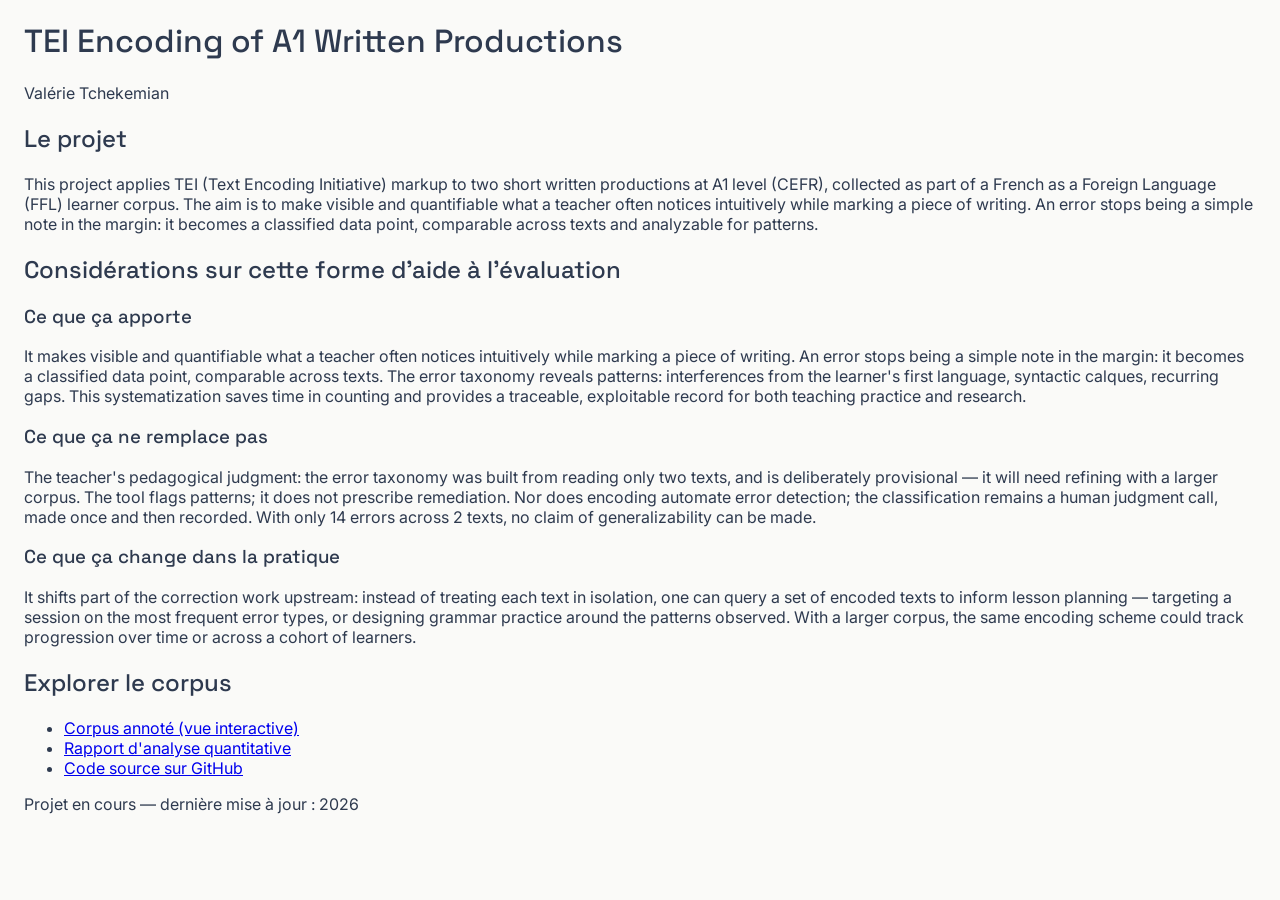
==== index.html @ 7d47b387 "Complete index.html with content from index.md" ====
<!DOCTYPE html>
<html lang="fr">
<head>
  <meta charset="UTF-8"/>
  <title>TEI Encoding of A1 Written Productions — Portfolio</title>
  <link rel="stylesheet" href="stile.css"/>
</head>
<body>

  <header class="site-header">
    <h1>TEI Encoding of A1 Written Productions</h1>
    <p class="credit">Valérie Tchekemian</p>
  </header>

  <!-- ============================================================ -->
  <!-- 1. Introduction / contexte du projet                          -->
  <!-- ============================================================ -->
  <section class="intro">
    <h2>Le projet</h2>
    <p>
      This project applies TEI (Text Encoding Initiative) markup to two short written productions at A1 level (CEFR), collected as part of a French as a Foreign Language (FFL) learner corpus. The aim is to make visible and quantifiable what a teacher often notices intuitively while marking a piece of writing. An error stops being a simple note in the margin: it becomes a classified data point, comparable across texts and analyzable for patterns.
    </p>
  </section>

  <!-- ============================================================ -->
  <!-- 2. Considérations : le TEI comme aide à l'évaluation           -->
  <!-- ============================================================ -->
  <section class="considerations">
    <h2>Considérations sur cette forme d'aide à l'évaluation</h2>

    <h3>Ce que ça apporte</h3>
    <p>
      It makes visible and quantifiable what a teacher often notices intuitively while marking a piece of writing. An error stops being a simple note in the margin: it becomes a classified data point, comparable across texts. The error taxonomy reveals patterns: interferences from the learner's first language, syntactic calques, recurring gaps. This systematization saves time in counting and provides a traceable, exploitable record for both teaching practice and research.
    </p>

    <h3>Ce que ça ne remplace pas</h3>
    <p>
      The teacher's pedagogical judgment: the error taxonomy was built from reading only two texts, and is deliberately provisional — it will need refining with a larger corpus. The tool flags patterns; it does not prescribe remediation. Nor does encoding automate error detection; the classification remains a human judgment call, made once and then recorded. With only 14 errors across 2 texts, no claim of generalizability can be made.
    </p>

    <h3>Ce que ça change dans la pratique</h3>
    <p>
      It shifts part of the correction work upstream: instead of treating each text in isolation, one can query a set of encoded texts to inform lesson planning — targeting a session on the most frequent error types, or designing grammar practice around the patterns observed. With a larger corpus, the same encoding scheme could track progression over time or across a cohort of learners.
    </p>
  </section>

  <!-- ============================================================ -->
  <!-- 3. Accès au corpus et aux analyses                             -->
  <!-- ============================================================ -->
  <section class="liens">
    <h2>Explorer le corpus</h2>
    <ul>
      <li><a href="tei_corpus.html">Corpus annoté (vue interactive)</a></li>
      <li><a href="analysis/rapport_analyse.html">Rapport d'analyse quantitative</a></li>
      <li><a href="https://github.com/valerietchekemian/TEI-Encoding-A1">Code source sur GitHub</a></li>
    </ul>
  </section>

  <footer class="site-footer">
    <p>Projet en cours — dernière mise à jour : 2026</p>
  </footer>

</body>
</html>
---- stile.css ----
@import url('https://fonts.googleapis.com/css2?family=Space+Grotesk:wght@500&family=Inter:wght@400;500&display=swap');

:root {
  --bleu-poudre: #A7C7E7;
  --bleu-ciel: #B9DCF0;
  --menthe: #A9DECB;
  --peche: #F3C9C0;
  --jaune-pale: #F2E1A0;
  --fond: #FAFAF8;
  --encre: #2E3A4F;
}

body {
  font-family: 'Inter', sans-serif;
  background: var(--fond);
  color: var(--encre);
  margin: 0;
  padding: 0 24px;
}

h1, h2, h3 {
  font-family: 'Space Grotesk', sans-serif;
  font-weight: 500;
}

.erreur {
  background: var(--peche);
  padding: 1px 4px;
  border-radius: 4px;
}

.correction {
  background: var(--menthe);
  padding: 1px 4px;
  border-radius: 4px;
  display: inline;
}

/* Bouton toggle */
#toggle-corrections {
  background-color: var(--bleu-poudre);
  color: var(--encre);
  border: 2px solid var(--encre);
  padding: 10px 20px;
  border-radius: 6px;
  font-family: 'Inter', sans-serif;
  font-size: 1rem;
  cursor: pointer;
  margin: 20px 0;
  transition: all 0.3s ease;
}

#toggle-corrections:hover {
  background-color: var(--bleu-ciel);
  transform: translateY(-2px);
  box-shadow: 0 4px 8px rgba(0, 0, 0, 0.1);
}

#toggle-corrections:active {
  transform: translateY(0);
}

/* Par défaut : corrections visibles */
body.corrections-visible .correction {
  display: inline;
}

body.corrections-visible .erreur {
  display: none;
}

/* Corrections masquées */
body:not(.corrections-visible) .correction {
  display: none;
}

body:not(.corrections-visible) .erreur {
  display: inline;
}
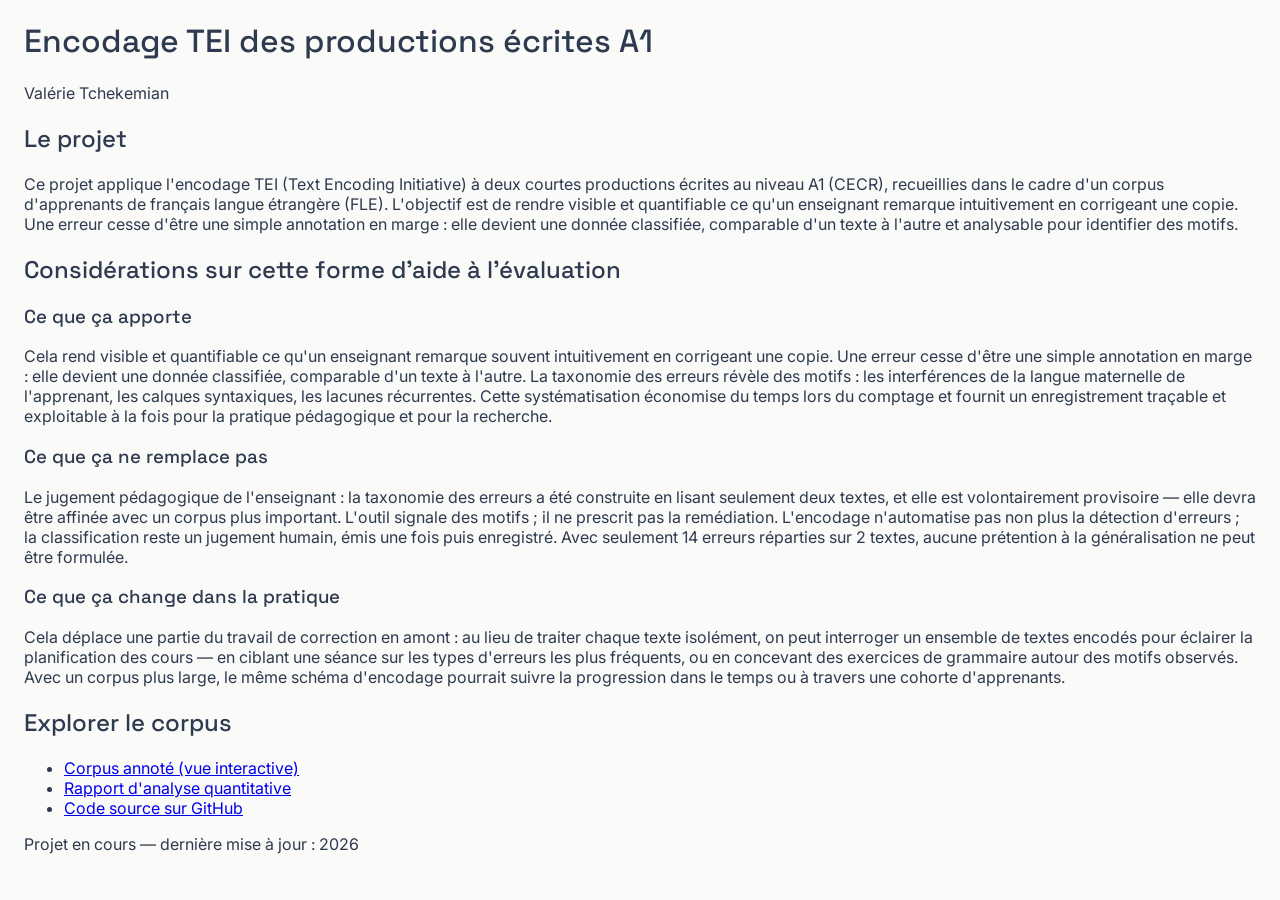
==== commit afcc0a73: "Convert all content to French" ====
--- a/index.html
+++ b/index.html
@@ -2,13 +2,13 @@
 <html lang="fr">
 <head>
   <meta charset="UTF-8"/>
-  <title>TEI Encoding of A1 Written Productions — Portfolio</title>
+  <title>Encodage TEI des productions écrites A1 — Portfolio</title>
   <link rel="stylesheet" href="stile.css"/>
 </head>
 <body>
 
   <header class="site-header">
-    <h1>TEI Encoding of A1 Written Productions</h1>
+    <h1>Encodage TEI des productions écrites A1</h1>
     <p class="credit">Valérie Tchekemian</p>
   </header>
 
@@ -18,7 +18,7 @@
   <section class="intro">
     <h2>Le projet</h2>
     <p>
-      This project applies TEI (Text Encoding Initiative) markup to two short written productions at A1 level (CEFR), collected as part of a French as a Foreign Language (FFL) learner corpus. The aim is to make visible and quantifiable what a teacher often notices intuitively while marking a piece of writing. An error stops being a simple note in the margin: it becomes a classified data point, comparable across texts and analyzable for patterns.
+      Ce projet applique l'encodage TEI (Text Encoding Initiative) à deux courtes productions écrites au niveau A1 (CECR), recueillies dans le cadre d'un corpus d'apprenants de français langue étrangère (FLE). L'objectif est de rendre visible et quantifiable ce qu'un enseignant remarque intuitivement en corrigeant une copie. Une erreur cesse d'être une simple annotation en marge : elle devient une donnée classifiée, comparable d'un texte à l'autre et analysable pour identifier des motifs.
     </p>
   </section>
 
@@ -30,17 +30,17 @@
 
     <h3>Ce que ça apporte</h3>
     <p>
-      It makes visible and quantifiable what a teacher often notices intuitively while marking a piece of writing. An error stops being a simple note in the margin: it becomes a classified data point, comparable across texts. The error taxonomy reveals patterns: interferences from the learner's first language, syntactic calques, recurring gaps. This systematization saves time in counting and provides a traceable, exploitable record for both teaching practice and research.
+      Cela rend visible et quantifiable ce qu'un enseignant remarque souvent intuitivement en corrigeant une copie. Une erreur cesse d'être une simple annotation en marge : elle devient une donnée classifiée, comparable d'un texte à l'autre. La taxonomie des erreurs révèle des motifs : les interférences de la langue maternelle de l'apprenant, les calques syntaxiques, les lacunes récurrentes. Cette systématisation économise du temps lors du comptage et fournit un enregistrement traçable et exploitable à la fois pour la pratique pédagogique et pour la recherche.
     </p>
 
     <h3>Ce que ça ne remplace pas</h3>
     <p>
-      The teacher's pedagogical judgment: the error taxonomy was built from reading only two texts, and is deliberately provisional — it will need refining with a larger corpus. The tool flags patterns; it does not prescribe remediation. Nor does encoding automate error detection; the classification remains a human judgment call, made once and then recorded. With only 14 errors across 2 texts, no claim of generalizability can be made.
+      Le jugement pédagogique de l'enseignant : la taxonomie des erreurs a été construite en lisant seulement deux textes, et elle est volontairement provisoire — elle devra être affinée avec un corpus plus important. L'outil signale des motifs ; il ne prescrit pas la remédiation. L'encodage n'automatise pas non plus la détection d'erreurs ; la classification reste un jugement humain, émis une fois puis enregistré. Avec seulement 14 erreurs réparties sur 2 textes, aucune prétention à la généralisation ne peut être formulée.
     </p>
 
     <h3>Ce que ça change dans la pratique</h3>
     <p>
-      It shifts part of the correction work upstream: instead of treating each text in isolation, one can query a set of encoded texts to inform lesson planning — targeting a session on the most frequent error types, or designing grammar practice around the patterns observed. With a larger corpus, the same encoding scheme could track progression over time or across a cohort of learners.
+      Cela déplace une partie du travail de correction en amont : au lieu de traiter chaque texte isolément, on peut interroger un ensemble de textes encodés pour éclairer la planification des cours — en ciblant une séance sur les types d'erreurs les plus fréquents, ou en concevant des exercices de grammaire autour des motifs observés. Avec un corpus plus large, le même schéma d'encodage pourrait suivre la progression dans le temps ou à travers une cohorte d'apprenants.
     </p>
   </section>
 
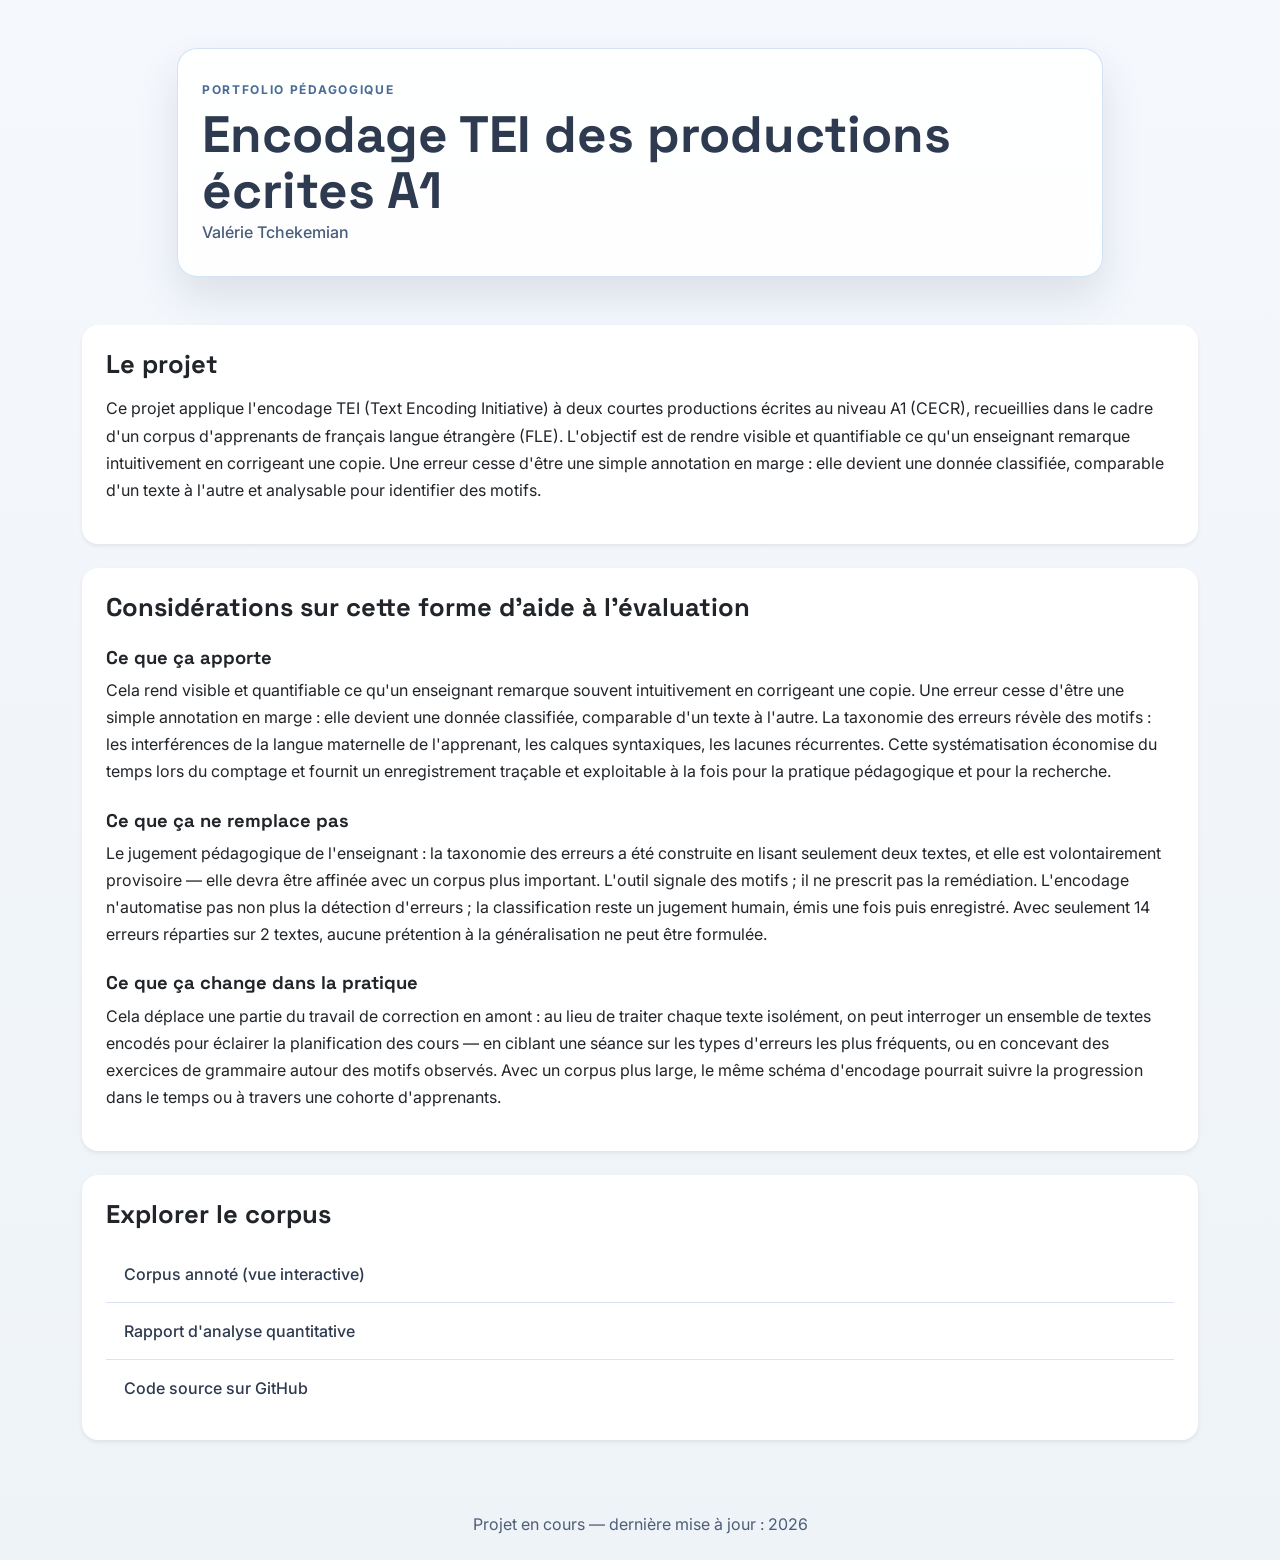
==== commit 44d3cfb8: "Restyling: version 1" ====
--- a/index.html
+++ b/index.html
@@ -2,63 +2,73 @@
 <html lang="fr">
 <head>
   <meta charset="UTF-8"/>
+  <meta name="viewport" content="width=device-width, initial-scale=1.0"/>
   <title>Encodage TEI des productions écrites A1 — Portfolio</title>
+  <link rel="stylesheet" href="https://cdn.jsdelivr.net/npm/bootstrap@5.3.3/dist/css/bootstrap.min.css"/>
   <link rel="stylesheet" href="stile.css"/>
 </head>
 <body>
 
-  <header class="site-header">
-    <h1>Encodage TEI des productions écrites A1</h1>
-    <p class="credit">Valérie Tchekemian</p>
-  </header>
+  <div class="page-shell">
+    <header class="site-header container py-4 py-md-5">
+      <div class="row justify-content-center">
+        <div class="col-12 col-lg-10">
+          <div class="header-card">
+            <p class="eyebrow mb-2">Portfolio pédagogique</p>
+            <h1>Encodage TEI des productions écrites A1</h1>
+            <p class="credit mb-0">Valérie Tchekemian</p>
+          </div>
+        </div>
+      </div>
+    </header>
 
-  <!-- ============================================================ -->
-  <!-- 1. Introduction / contexte du projet                          -->
-  <!-- ============================================================ -->
-  <section class="intro">
-    <h2>Le projet</h2>
-    <p>
-      Ce projet applique l'encodage TEI (Text Encoding Initiative) à deux courtes productions écrites au niveau A1 (CECR), recueillies dans le cadre d'un corpus d'apprenants de français langue étrangère (FLE). L'objectif est de rendre visible et quantifiable ce qu'un enseignant remarque intuitivement en corrigeant une copie. Une erreur cesse d'être une simple annotation en marge : elle devient une donnée classifiée, comparable d'un texte à l'autre et analysable pour identifier des motifs.
-    </p>
-  </section>
+    <main class="container pb-5">
+      <section class="intro card border-0 shadow-sm mb-4">
+        <div class="card-body">
+          <h2>Le projet</h2>
+          <p>
+            Ce projet applique l'encodage TEI (Text Encoding Initiative) à deux courtes productions écrites au niveau A1 (CECR), recueillies dans le cadre d'un corpus d'apprenants de français langue étrangère (FLE). L'objectif est de rendre visible et quantifiable ce qu'un enseignant remarque intuitivement en corrigeant une copie. Une erreur cesse d'être une simple annotation en marge : elle devient une donnée classifiée, comparable d'un texte à l'autre et analysable pour identifier des motifs.
+          </p>
+        </div>
+      </section>
 
-  <!-- ============================================================ -->
-  <!-- 2. Considérations : le TEI comme aide à l'évaluation           -->
-  <!-- ============================================================ -->
-  <section class="considerations">
-    <h2>Considérations sur cette forme d'aide à l'évaluation</h2>
+      <section class="considerations card border-0 shadow-sm mb-4">
+        <div class="card-body">
+          <h2>Considérations sur cette forme d'aide à l'évaluation</h2>
 
-    <h3>Ce que ça apporte</h3>
-    <p>
-      Cela rend visible et quantifiable ce qu'un enseignant remarque souvent intuitivement en corrigeant une copie. Une erreur cesse d'être une simple annotation en marge : elle devient une donnée classifiée, comparable d'un texte à l'autre. La taxonomie des erreurs révèle des motifs : les interférences de la langue maternelle de l'apprenant, les calques syntaxiques, les lacunes récurrentes. Cette systématisation économise du temps lors du comptage et fournit un enregistrement traçable et exploitable à la fois pour la pratique pédagogique et pour la recherche.
-    </p>
+          <h3>Ce que ça apporte</h3>
+          <p>
+            Cela rend visible et quantifiable ce qu'un enseignant remarque souvent intuitivement en corrigeant une copie. Une erreur cesse d'être une simple annotation en marge : elle devient une donnée classifiée, comparable d'un texte à l'autre. La taxonomie des erreurs révèle des motifs : les interférences de la langue maternelle de l'apprenant, les calques syntaxiques, les lacunes récurrentes. Cette systématisation économise du temps lors du comptage et fournit un enregistrement traçable et exploitable à la fois pour la pratique pédagogique et pour la recherche.
+          </p>
 
-    <h3>Ce que ça ne remplace pas</h3>
-    <p>
-      Le jugement pédagogique de l'enseignant : la taxonomie des erreurs a été construite en lisant seulement deux textes, et elle est volontairement provisoire — elle devra être affinée avec un corpus plus important. L'outil signale des motifs ; il ne prescrit pas la remédiation. L'encodage n'automatise pas non plus la détection d'erreurs ; la classification reste un jugement humain, émis une fois puis enregistré. Avec seulement 14 erreurs réparties sur 2 textes, aucune prétention à la généralisation ne peut être formulée.
-    </p>
+          <h3>Ce que ça ne remplace pas</h3>
+          <p>
+            Le jugement pédagogique de l'enseignant : la taxonomie des erreurs a été construite en lisant seulement deux textes, et elle est volontairement provisoire — elle devra être affinée avec un corpus plus important. L'outil signale des motifs ; il ne prescrit pas la remédiation. L'encodage n'automatise pas non plus la détection d'erreurs ; la classification reste un jugement humain, émis une fois puis enregistré. Avec seulement 14 erreurs réparties sur 2 textes, aucune prétention à la généralisation ne peut être formulée.
+          </p>
 
-    <h3>Ce que ça change dans la pratique</h3>
-    <p>
-      Cela déplace une partie du travail de correction en amont : au lieu de traiter chaque texte isolément, on peut interroger un ensemble de textes encodés pour éclairer la planification des cours — en ciblant une séance sur les types d'erreurs les plus fréquents, ou en concevant des exercices de grammaire autour des motifs observés. Avec un corpus plus large, le même schéma d'encodage pourrait suivre la progression dans le temps ou à travers une cohorte d'apprenants.
-    </p>
-  </section>
+          <h3>Ce que ça change dans la pratique</h3>
+          <p>
+            Cela déplace une partie du travail de correction en amont : au lieu de traiter chaque texte isolément, on peut interroger un ensemble de textes encodés pour éclairer la planification des cours — en ciblant une séance sur les types d'erreurs les plus fréquents, ou en concevant des exercices de grammaire autour des motifs observés. Avec un corpus plus large, le même schéma d'encodage pourrait suivre la progression dans le temps ou à travers une cohorte d'apprenants.
+          </p>
+        </div>
+      </section>
 
-  <!-- ============================================================ -->
-  <!-- 3. Accès au corpus et aux analyses                             -->
-  <!-- ============================================================ -->
-  <section class="liens">
-    <h2>Explorer le corpus</h2>
-    <ul>
-      <li><a href="tei_corpus.html">Corpus annoté (vue interactive)</a></li>
-      <li><a href="analysis/rapport_analyse.html">Rapport d'analyse quantitative</a></li>
-      <li><a href="https://github.com/valerietchekemian/TEI-Encoding-A1">Code source sur GitHub</a></li>
-    </ul>
-  </section>
+      <section class="liens card border-0 shadow-sm">
+        <div class="card-body">
+          <h2>Explorer le corpus</h2>
+          <div class="list-group list-group-flush">
+            <a class="list-group-item list-group-item-action" href="tei_corpus.html">Corpus annoté (vue interactive)</a>
+            <a class="list-group-item list-group-item-action" href="analysis/rapport_analyse.html">Rapport d'analyse quantitative</a>
+            <a class="list-group-item list-group-item-action" href="https://github.com/valerietchekemian/TEI-Encoding-A1">Code source sur GitHub</a>
+          </div>
+        </div>
+      </section>
+    </main>
 
-  <footer class="site-footer">
-    <p>Projet en cours — dernière mise à jour : 2026</p>
-  </footer>
+    <footer class="site-footer py-4">
+      <p class="mb-0">Projet en cours — dernière mise à jour : 2026</p>
+    </footer>
+  </div>
 
 </body>
 </html>
--- a/stile.css
+++ b/stile.css
@@ -1,4 +1,4 @@
-@import url('https://fonts.googleapis.com/css2?family=Space+Grotesk:wght@500&family=Inter:wght@400;500&display=swap');
+@import url('https://fonts.googleapis.com/css2?family=Space+Grotesk:wght@500;700&family=Inter:wght@400;500;600;700&display=swap');
 
 :root {
   --bleu-poudre: #A7C7E7;
@@ -6,54 +6,223 @@
   --menthe: #A9DECB;
   --peche: #F3C9C0;
   --jaune-pale: #F2E1A0;
-  --fond: #FAFAF8;
+  --fond: #f4f7fb;
   --encre: #2E3A4F;
+  --blanc: #ffffff;
+  --gris-clair: #e8eef7;
+  --ombre: rgba(46, 58, 79, 0.12);
+}
+
+* {
+  box-sizing: border-box;
 }
 
 body {
   font-family: 'Inter', sans-serif;
-  background: var(--fond);
+  background: linear-gradient(180deg, #f5f8fd 0%, #eef3f8 100%);
   color: var(--encre);
   margin: 0;
-  padding: 0 24px;
+  padding: 0;
+}
+
+img,
+svg {
+  max-width: 100%;
 }
 
 h1, h2, h3 {
   font-family: 'Space Grotesk', sans-serif;
+  font-weight: 700;
+}
+
+h1, h2, h3,
+p {
+  margin-top: 0;
+}
+
+.page-shell {
+  min-height: 100vh;
+}
+
+.site-header {
+  padding-top: 2rem;
+}
+
+.header-card {
+  background: rgba(255, 255, 255, 0.88);
+  border: 1px solid rgba(167, 199, 231, 0.5);
+  border-radius: 1.25rem;
+  box-shadow: 0 20px 40px var(--ombre);
+  padding: 2rem 1.5rem;
+  backdrop-filter: blur(6px);
+}
+
+.eyebrow {
+  color: #496b96;
+  font-size: 0.75rem;
+  font-weight: 700;
+  letter-spacing: 0.14em;
+  text-transform: uppercase;
+}
+
+.site-header h1 {
+  font-size: clamp(2rem, 4vw, 3.2rem);
+  line-height: 1.1;
+  margin: 0;
+}
+
+.credit {
+  color: #485d7a;
+  font-size: 1rem;
   font-weight: 500;
 }
 
+.card {
+  border: 1px solid rgba(167, 199, 231, 0.45);
+  border-radius: 1rem;
+  box-shadow: 0 14px 30px rgba(46, 58, 79, 0.08);
+  background: var(--blanc);
+}
+
+.card-body {
+  padding: 1.5rem;
+}
+
+.intro h2,
+.considerations h2,
+.liens h2,
+.corpus-info h2,
+.learner-text h2 {
+  font-size: clamp(1.5rem, 2vw, 2rem);
+  margin-bottom: 1rem;
+}
+
+.intro p,
+.considerations p,
+.corpus-info p,
+.learner-text p {
+  line-height: 1.7;
+}
+
+.considerations h3 {
+  font-size: 1.15rem;
+  margin-top: 1.5rem;
+  margin-bottom: 0.5rem;
+}
+
+.list-group {
+  border-radius: 0.75rem;
+  overflow: hidden;
+}
+
+.list-group-item {
+  border-color: rgba(167, 199, 231, 0.45);
+  color: var(--encre);
+  font-weight: 500;
+  padding: 1rem 1.1rem;
+  transition: background-color 0.2s ease, transform 0.2s ease;
+}
+
+.list-group-item-action:hover,
+.list-group-item-action:focus {
+  background-color: rgba(167, 199, 231, 0.15);
+  transform: translateX(2px);
+}
+
+.site-footer {
+  text-align: center;
+  color: #4e5d78;
+  padding-bottom: 2rem;
+}
+
+.corpus {
+  margin-top: 1.5rem;
+}
+
+.learner-text .card-body {
+  padding: 1.5rem;
+}
+
+.meta {
+  display: inline-flex;
+  align-items: center;
+  padding: 0.4rem 0.75rem;
+  border-radius: 999px;
+  background: rgba(167, 199, 231, 0.2);
+  color: var(--encre);
+  font-size: 0.9rem;
+  font-weight: 600;
+  margin-bottom: 1rem;
+}
+
+.conformite {
+  margin-bottom: 1rem;
+}
+
+.conformite summary {
+  cursor: pointer;
+  font-weight: 600;
+  color: #3d5d87;
+  padding: 0.75rem 0.85rem;
+  border: 1px solid rgba(167, 199, 231, 0.5);
+  border-radius: 0.75rem;
+  background: rgba(167, 199, 231, 0.08);
+}
+
+.conformite ul {
+  margin-top: 0.75rem;
+  margin-bottom: 0;
+  padding-left: 1.25rem;
+}
+
+.text-body {
+  padding: 1rem 0 0.5rem;
+}
+
+.text-body p {
+  font-size: 1.05rem;
+}
+
+.signature {
+  font-weight: 700;
+  color: #506884;
+  margin-top: 1rem;
+  margin-bottom: 0;
+}
+
+.choice {
+  display: inline;
+}
+
 .erreur {
-  background: var(--peche);
+  background: rgba(243, 201, 192, 0.8);
   padding: 1px 4px;
-  border-radius: 4px;
+  border-radius: 0.35rem;
 }
 
 .correction {
-  background: var(--menthe);
+  background: rgba(169, 222, 203, 0.8);
   padding: 1px 4px;
-  border-radius: 4px;
-  display: inline;
-}
-
-/* Bouton toggle */
+  border-radius: 0.35rem;
+  display: inline;
+  cursor: pointer;
+}
+
 #toggle-corrections {
   background-color: var(--bleu-poudre);
   color: var(--encre);
-  border: 2px solid var(--encre);
-  padding: 10px 20px;
-  border-radius: 6px;
-  font-family: 'Inter', sans-serif;
-  font-size: 1rem;
-  cursor: pointer;
-  margin: 20px 0;
-  transition: all 0.3s ease;
+  border: none;
+  border-radius: 0.75rem;
+  font-weight: 700;
+  box-shadow: 0 10px 20px rgba(131, 175, 218, 0.25);
+  margin: 1rem 0 1.5rem;
+  transition: transform 0.2s ease, box-shadow 0.2s ease;
 }
 
 #toggle-corrections:hover {
   background-color: var(--bleu-ciel);
-  transform: translateY(-2px);
-  box-shadow: 0 4px 8px rgba(0, 0, 0, 0.1);
+  transform: translateY(-1px);
+  box-shadow: 0 12px 24px rgba(131, 175, 218, 0.3);
 }
 
 #toggle-corrections:active {
@@ -77,3 +246,27 @@
 body:not(.corrections-visible) .erreur {
   display: inline;
 }
+
+@media (max-width: 767.98px) {
+  .site-header {
+    padding-top: 1.25rem;
+  }
+
+  .header-card,
+  .card-body {
+    padding: 1.1rem;
+  }
+
+  .site-header h1 {
+    font-size: 2rem;
+  }
+
+  .text-body p {
+    font-size: 1rem;
+  }
+
+  .list-group-item {
+    padding: 0.85rem 1rem;
+  }
+}
+
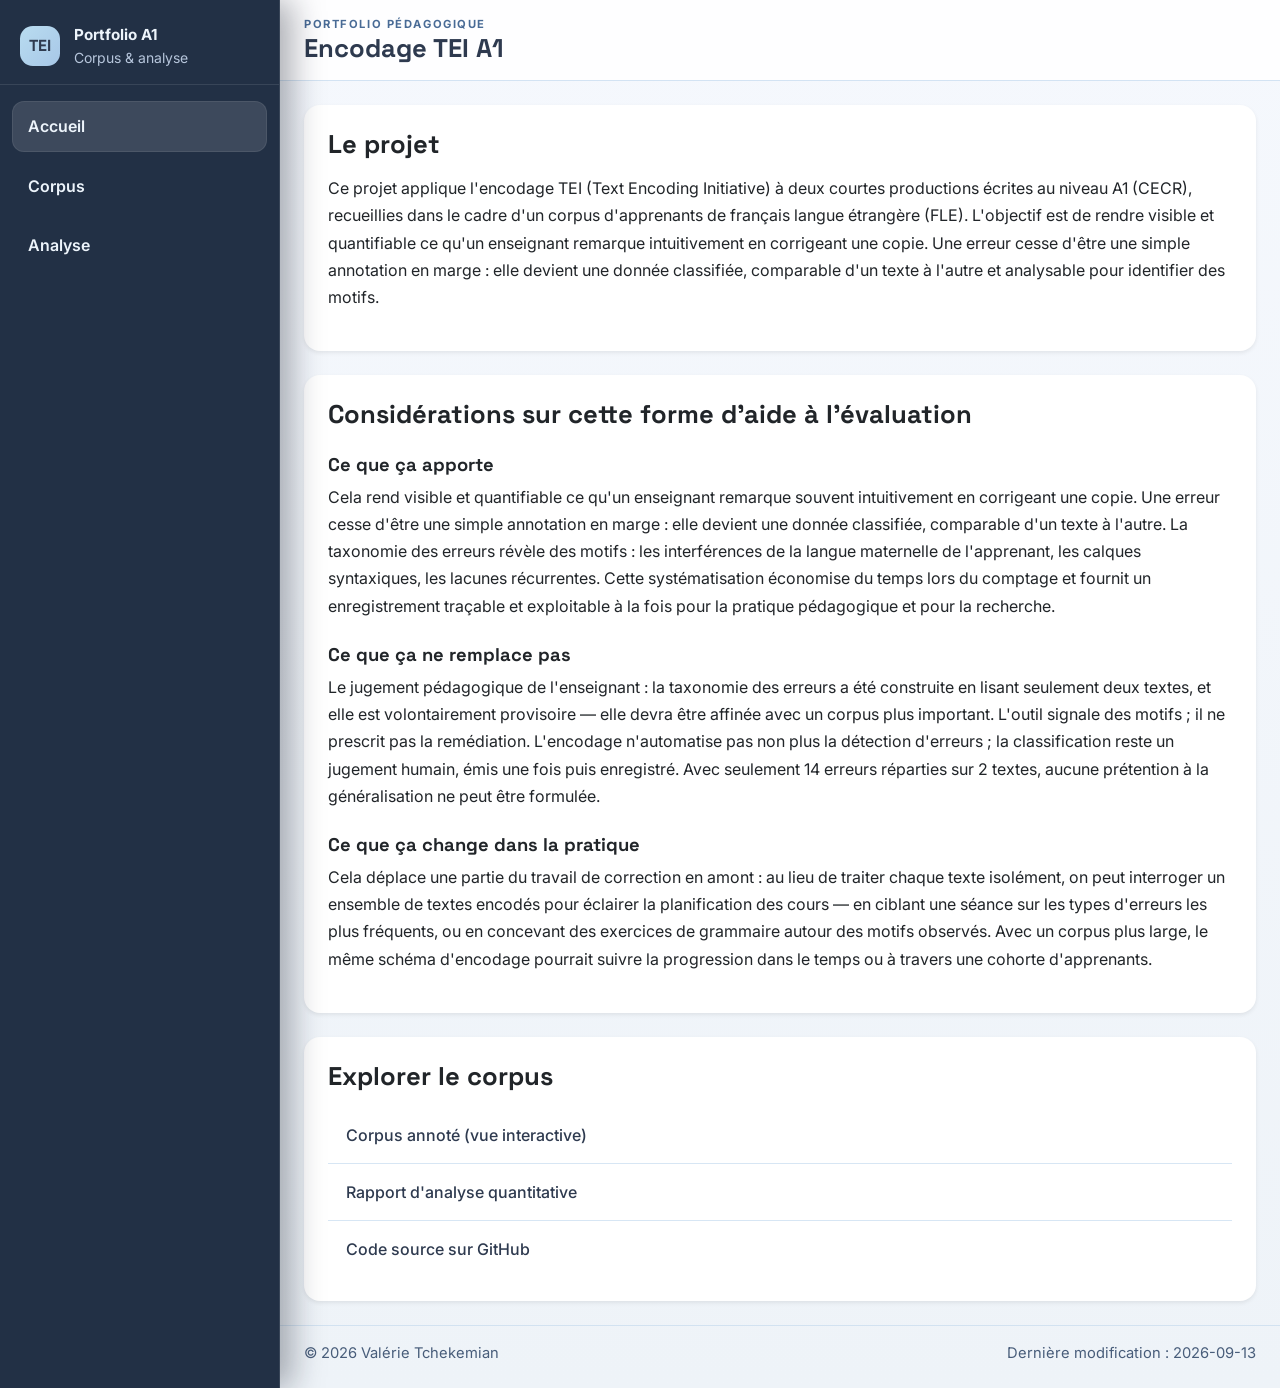
==== commit 094ae2ba: "Restyling: version 3" ====
--- a/index.html
+++ b/index.html
@@ -3,72 +3,102 @@
 <head>
   <meta charset="UTF-8"/>
   <meta name="viewport" content="width=device-width, initial-scale=1.0"/>
-  <title>Encodage TEI des productions écrites A1 — Portfolio</title>
+  <title>Portfolio TEI A1 — Accueil</title>
   <link rel="stylesheet" href="https://cdn.jsdelivr.net/npm/bootstrap@5.3.3/dist/css/bootstrap.min.css"/>
   <link rel="stylesheet" href="stile.css"/>
 </head>
 <body>
 
-  <div class="page-shell">
-    <header class="site-header container py-4 py-md-5">
-      <div class="row justify-content-center">
-        <div class="col-12 col-lg-10">
-          <div class="header-card">
-            <p class="eyebrow mb-2">Portfolio pédagogique</p>
-            <h1>Encodage TEI des productions écrites A1</h1>
-            <p class="credit mb-0">Valérie Tchekemian</p>
+  <div class="app-shell">
+    <aside class="sidebar" id="sidebar" aria-label="Navigation principale">
+      <div class="sidebar-header">
+        <div class="brand">
+          <span class="brand-mark">TEI</span>
+          <div class="brand-copy">
+            <span class="brand-name">Portfolio A1</span>
+            <small>Corpus &amp; analyse</small>
           </div>
         </div>
+        <button class="sidebar-close" id="sidebar-close" aria-label="Fermer le menu">✕</button>
       </div>
-    </header>
 
-    <main class="container pb-5">
-      <section class="intro card border-0 shadow-sm mb-4">
-        <div class="card-body">
-          <h2>Le projet</h2>
-          <p>
-            Ce projet applique l'encodage TEI (Text Encoding Initiative) à deux courtes productions écrites au niveau A1 (CECR), recueillies dans le cadre d'un corpus d'apprenants de français langue étrangère (FLE). L'objectif est de rendre visible et quantifiable ce qu'un enseignant remarque intuitivement en corrigeant une copie. Une erreur cesse d'être une simple annotation en marge : elle devient une donnée classifiée, comparable d'un texte à l'autre et analysable pour identifier des motifs.
-          </p>
+      <nav class="sidebar-nav">
+        <a class="nav-link active" href="index.html">Accueil</a>
+        <a class="nav-link" href="tei_corpus.html">Corpus</a>
+        <a class="nav-link" href="analysis/rapport_analyse.html">Analyse</a>
+      </nav>
+    </aside>
+
+    <div class="sidebar-overlay" id="sidebar-overlay"></div>
+
+    <div class="main-panel">
+      <header class="topbar">
+        <button class="sidebar-toggle" id="sidebar-toggle" aria-controls="sidebar" aria-expanded="false" aria-label="Ouvrir le menu">☰</button>
+        <div class="topbar-title">
+          <span class="topbar-kicker">Portfolio pédagogique</span>
+          <h1>Encodage TEI A1</h1>
         </div>
-      </section>
+      </header>
 
-      <section class="considerations card border-0 shadow-sm mb-4">
-        <div class="card-body">
-          <h2>Considérations sur cette forme d'aide à l'évaluation</h2>
+      <main class="page-content">
+        <!-- ============================================================ -->
+        <!-- 1. Introduction / contexte du projet                          -->
+        <!-- ============================================================ -->
+        <section class="intro card border-0 shadow-sm mb-4">
+          <div class="card-body">
+            <h2>Le projet</h2>
+            <p>
+              Ce projet applique l'encodage TEI (Text Encoding Initiative) à deux courtes productions écrites au niveau A1 (CECR), recueillies dans le cadre d'un corpus d'apprenants de français langue étrangère (FLE). L'objectif est de rendre visible et quantifiable ce qu'un enseignant remarque intuitivement en corrigeant une copie. Une erreur cesse d'être une simple annotation en marge : elle devient une donnée classifiée, comparable d'un texte à l'autre et analysable pour identifier des motifs.
+            </p>
+          </div>
+        </section>
 
-          <h3>Ce que ça apporte</h3>
-          <p>
-            Cela rend visible et quantifiable ce qu'un enseignant remarque souvent intuitivement en corrigeant une copie. Une erreur cesse d'être une simple annotation en marge : elle devient une donnée classifiée, comparable d'un texte à l'autre. La taxonomie des erreurs révèle des motifs : les interférences de la langue maternelle de l'apprenant, les calques syntaxiques, les lacunes récurrentes. Cette systématisation économise du temps lors du comptage et fournit un enregistrement traçable et exploitable à la fois pour la pratique pédagogique et pour la recherche.
-          </p>
+        <!-- ============================================================ -->
+        <!-- 2. Considérations : le TEI comme aide à l'évaluation           -->
+        <!-- ============================================================ -->
+        <section class="considerations card border-0 shadow-sm mb-4">
+          <div class="card-body">
+            <h2>Considérations sur cette forme d'aide à l'évaluation</h2>
 
-          <h3>Ce que ça ne remplace pas</h3>
-          <p>
-            Le jugement pédagogique de l'enseignant : la taxonomie des erreurs a été construite en lisant seulement deux textes, et elle est volontairement provisoire — elle devra être affinée avec un corpus plus important. L'outil signale des motifs ; il ne prescrit pas la remédiation. L'encodage n'automatise pas non plus la détection d'erreurs ; la classification reste un jugement humain, émis une fois puis enregistré. Avec seulement 14 erreurs réparties sur 2 textes, aucune prétention à la généralisation ne peut être formulée.
-          </p>
+            <h3>Ce que ça apporte</h3>
+            <p>
+              Cela rend visible et quantifiable ce qu'un enseignant remarque souvent intuitivement en corrigeant une copie. Une erreur cesse d'être une simple annotation en marge : elle devient une donnée classifiée, comparable d'un texte à l'autre. La taxonomie des erreurs révèle des motifs : les interférences de la langue maternelle de l'apprenant, les calques syntaxiques, les lacunes récurrentes. Cette systématisation économise du temps lors du comptage et fournit un enregistrement traçable et exploitable à la fois pour la pratique pédagogique et pour la recherche.
+            </p>
 
-          <h3>Ce que ça change dans la pratique</h3>
-          <p>
-            Cela déplace une partie du travail de correction en amont : au lieu de traiter chaque texte isolément, on peut interroger un ensemble de textes encodés pour éclairer la planification des cours — en ciblant une séance sur les types d'erreurs les plus fréquents, ou en concevant des exercices de grammaire autour des motifs observés. Avec un corpus plus large, le même schéma d'encodage pourrait suivre la progression dans le temps ou à travers une cohorte d'apprenants.
-          </p>
-        </div>
-      </section>
+            <h3>Ce que ça ne remplace pas</h3>
+            <p>
+              Le jugement pédagogique de l'enseignant : la taxonomie des erreurs a été construite en lisant seulement deux textes, et elle est volontairement provisoire — elle devra être affinée avec un corpus plus important. L'outil signale des motifs ; il ne prescrit pas la remédiation. L'encodage n'automatise pas non plus la détection d'erreurs ; la classification reste un jugement humain, émis une fois puis enregistré. Avec seulement 14 erreurs réparties sur 2 textes, aucune prétention à la généralisation ne peut être formulée.
+            </p>
 
-      <section class="liens card border-0 shadow-sm">
-        <div class="card-body">
-          <h2>Explorer le corpus</h2>
-          <div class="list-group list-group-flush">
-            <a class="list-group-item list-group-item-action" href="tei_corpus.html">Corpus annoté (vue interactive)</a>
-            <a class="list-group-item list-group-item-action" href="analysis/rapport_analyse.html">Rapport d'analyse quantitative</a>
-            <a class="list-group-item list-group-item-action" href="https://github.com/valerietchekemian/TEI-Encoding-A1">Code source sur GitHub</a>
+            <h3>Ce que ça change dans la pratique</h3>
+            <p>
+              Cela déplace une partie du travail de correction en amont : au lieu de traiter chaque texte isolément, on peut interroger un ensemble de textes encodés pour éclairer la planification des cours — en ciblant une séance sur les types d'erreurs les plus fréquents, ou en concevant des exercices de grammaire autour des motifs observés. Avec un corpus plus large, le même schéma d'encodage pourrait suivre la progression dans le temps ou à travers une cohorte d'apprenants.
+            </p>
           </div>
-        </div>
-      </section>
-    </main>
+        </section>
 
-    <footer class="site-footer py-4">
-      <p class="mb-0">Projet en cours — dernière mise à jour : 2026</p>
-    </footer>
+        <!-- ============================================================ -->
+        <!-- 3. Accès au corpus et aux analyses                             -->
+        <!-- ============================================================ -->
+        <section class="liens card border-0 shadow-sm">
+          <div class="card-body">
+            <h2>Explorer le corpus</h2>
+            <div class="list-group list-group-flush">
+              <a class="list-group-item list-group-item-action" href="tei_corpus.html">Corpus annoté (vue interactive)</a>
+              <a class="list-group-item list-group-item-action" href="analysis/rapport_analyse.html">Rapport d'analyse quantitative</a>
+              <a class="list-group-item list-group-item-action" href="https://github.com/valerietchekemian/TEI-Encoding-A1">Code source sur GitHub</a>
+            </div>
+          </div>
+        </section>
+      </main>
+
+      <footer class="page-footer">
+        <p>© 2026 Valérie Tchekemian</p>
+        <p>Dernière modification : 2026-09-13</p>
+      </footer>
+    </div>
   </div>
 
+  <script src="script.js"></script>
 </body>
 </html>
--- a/stile.css
+++ b/stile.css
@@ -1,5 +1,6 @@
 @import url('https://fonts.googleapis.com/css2?family=Space+Grotesk:wght@500;700&family=Inter:wght@400;500;600;700&display=swap');
 
+/* ===== Root palette ===== */
 :root {
   --bleu-poudre: #A7C7E7;
   --bleu-ciel: #B9DCF0;
@@ -7,22 +8,55 @@
   --peche: #F3C9C0;
   --jaune-pale: #F2E1A0;
   --fond: #f4f7fb;
+  --fond-1: #f5f8fd;
+  --fond-2: #eef3f8;
   --encre: #2E3A4F;
   --blanc: #ffffff;
   --gris-clair: #e8eef7;
   --ombre: rgba(46, 58, 79, 0.12);
-}
-
+  --header-bg: rgba(255, 255, 255, 0.88);
+  --header-border: rgba(167, 199, 231, 0.5);
+  --card-border: rgba(167, 199, 231, 0.45);
+  --card-shadow: rgba(46, 58, 79, 0.08);
+  --eyebrow: #496b96;
+  --muted: #485d7a;
+  --muted-strong: #4e5d78;
+  --summary-text: #3d5d87;
+  --summary-bg: rgba(167, 199, 231, 0.08);
+  --link-hover-bg: rgba(167, 199, 231, 0.15);
+  --meta-bg: rgba(167, 199, 231, 0.2);
+  --erreur-bg: rgba(243, 201, 192, 0.8);
+  --correction-bg: rgba(169, 222, 203, 0.8);
+  --signature: #506884;
+  --toggle-shadow: rgba(131, 175, 218, 0.25);
+  --toggle-shadow-hover: rgba(131, 175, 218, 0.3);
+  --list-item-border: rgba(167, 199, 231, 0.45);
+  --list-item-hover-bg: rgba(167, 199, 231, 0.15);
+  --sidebar-bg: rgba(27, 42, 63, 0.97);
+  --sidebar-border: rgba(255, 255, 255, 0.1);
+  --sidebar-text: #edf4fb;
+  --sidebar-muted: #b7c6dc;
+  --sidebar-active: rgba(255, 255, 255, 0.12);
+  --sidebar-shadow: rgba(16, 24, 36, 0.35);
+  --topbar-bg: rgba(255, 255, 255, 0.85);
+  --footer-border: rgba(167, 199, 231, 0.4);
+}
+
+/* ===== Base reset ===== */
 * {
   box-sizing: border-box;
 }
 
 body {
   font-family: 'Inter', sans-serif;
-  background: linear-gradient(180deg, #f5f8fd 0%, #eef3f8 100%);
+  background: linear-gradient(180deg, var(--fond-1) 0%, var(--fond-2) 100%);
   color: var(--encre);
   margin: 0;
   padding: 0;
+}
+
+html, body {
+  min-height: 100%;
 }
 
 img,
@@ -40,8 +74,173 @@
   margin-top: 0;
 }
 
-.page-shell {
+.app-shell {
+  display: flex;
   min-height: 100vh;
+}
+
+.sidebar {
+  position: sticky;
+  top: 0;
+  width: 280px;
+  min-height: 100vh;
+  background: var(--sidebar-bg);
+  border-right: 1px solid var(--sidebar-border);
+  color: var(--sidebar-text);
+  box-shadow: 12px 0 30px var(--sidebar-shadow);
+  z-index: 20;
+  transition: transform 0.3s ease;
+}
+
+.sidebar-header {
+  display: flex;
+  align-items: center;
+  justify-content: space-between;
+  padding: 1.5rem 1.25rem 1rem;
+  border-bottom: 1px solid var(--sidebar-border);
+}
+
+.brand {
+  display: flex;
+  align-items: center;
+  gap: 0.9rem;
+}
+
+.brand-mark {
+  display: inline-flex;
+  align-items: center;
+  justify-content: center;
+  width: 2.5rem;
+  height: 2.5rem;
+  border-radius: 0.8rem;
+  background: linear-gradient(135deg, var(--bleu-ciel), var(--bleu-poudre));
+  color: var(--encre);
+  font-weight: 700;
+  font-family: 'Space Grotesk', sans-serif;
+}
+
+.brand-copy {
+  display: flex;
+  flex-direction: column;
+}
+
+.brand-name {
+  font-size: 0.95rem;
+  font-weight: 700;
+}
+
+.brand-copy small {
+  color: var(--sidebar-muted);
+}
+
+.sidebar-close {
+  display: none;
+  border: none;
+  background: transparent;
+  color: var(--sidebar-text);
+  font-size: 1.25rem;
+  line-height: 1;
+}
+
+.sidebar-nav {
+  display: flex;
+  flex-direction: column;
+  padding: 1rem 0.75rem;
+  gap: 0.5rem;
+}
+
+.nav-link {
+  display: block;
+  padding: 0.85rem 1rem;
+  border-radius: 0.75rem;
+  color: var(--sidebar-text);
+  text-decoration: none;
+  font-weight: 600;
+  transition: background-color 0.2s ease, transform 0.2s ease;
+}
+
+.nav-link:hover,
+.nav-link:focus {
+  background: var(--sidebar-active);
+  color: var(--sidebar-text);
+  text-decoration: none;
+}
+
+.nav-link.active {
+  background: var(--sidebar-active);
+  box-shadow: inset 0 0 0 1px rgba(255, 255, 255, 0.08);
+}
+
+.main-panel {
+  display: flex;
+  flex-direction: column;
+  flex: 1;
+  min-width: 0;
+}
+
+.topbar {
+  position: sticky;
+  top: 0;
+  z-index: 10;
+  display: flex;
+  align-items: center;
+  gap: 1rem;
+  padding: 1rem 1.5rem;
+  background: var(--topbar-bg);
+  border-bottom: 1px solid var(--header-border);
+  backdrop-filter: blur(10px);
+}
+
+.sidebar-toggle {
+  display: none;
+  border: 1px solid var(--header-border);
+  background: rgba(255, 255, 255, 0.8);
+  border-radius: 0.65rem;
+  padding: 0.45rem 0.7rem;
+  color: var(--encre);
+  font-size: 1.2rem;
+}
+
+.topbar-title {
+  display: flex;
+  flex-direction: column;
+}
+
+.topbar-kicker {
+  color: var(--eyebrow);
+  font-size: 0.7rem;
+  font-weight: 700;
+  letter-spacing: 0.14em;
+  text-transform: uppercase;
+}
+
+.topbar-title h1 {
+  margin: 0;
+  font-size: clamp(1.5rem, 2vw, 2rem);
+}
+
+.page-content {
+  flex: 1;
+  padding: 1.5rem;
+}
+
+.page-footer {
+  display: flex;
+  justify-content: space-between;
+  gap: 1rem;
+  flex-wrap: wrap;
+  padding: 1rem 1.5rem 1.5rem;
+  border-top: 1px solid var(--footer-border);
+  color: var(--muted);
+  font-size: 0.92rem;
+}
+
+.page-footer p {
+  margin: 0;
+}
+
+.sidebar-overlay {
+  display: none;
 }
 
 .site-header {
@@ -49,8 +248,8 @@
 }
 
 .header-card {
-  background: rgba(255, 255, 255, 0.88);
-  border: 1px solid rgba(167, 199, 231, 0.5);
+  background: var(--header-bg);
+  border: 1px solid var(--header-border);
   border-radius: 1.25rem;
   box-shadow: 0 20px 40px var(--ombre);
   padding: 2rem 1.5rem;
@@ -58,7 +257,7 @@
 }
 
 .eyebrow {
-  color: #496b96;
+  color: var(--eyebrow);
   font-size: 0.75rem;
   font-weight: 700;
   letter-spacing: 0.14em;
@@ -72,15 +271,15 @@
 }
 
 .credit {
-  color: #485d7a;
+  color: var(--muted);
   font-size: 1rem;
   font-weight: 500;
 }
 
 .card {
-  border: 1px solid rgba(167, 199, 231, 0.45);
+  border: 1px solid var(--card-border);
   border-radius: 1rem;
-  box-shadow: 0 14px 30px rgba(46, 58, 79, 0.08);
+  box-shadow: 0 14px 30px var(--card-shadow);
   background: var(--blanc);
 }
 
@@ -116,7 +315,7 @@
 }
 
 .list-group-item {
-  border-color: rgba(167, 199, 231, 0.45);
+  border-color: var(--list-item-border);
   color: var(--encre);
   font-weight: 500;
   padding: 1rem 1.1rem;
@@ -125,13 +324,13 @@
 
 .list-group-item-action:hover,
 .list-group-item-action:focus {
-  background-color: rgba(167, 199, 231, 0.15);
+  background-color: var(--list-item-hover-bg);
   transform: translateX(2px);
 }
 
 .site-footer {
   text-align: center;
-  color: #4e5d78;
+  color: var(--muted-strong);
   padding-bottom: 2rem;
 }
 
@@ -148,7 +347,7 @@
   align-items: center;
   padding: 0.4rem 0.75rem;
   border-radius: 999px;
-  background: rgba(167, 199, 231, 0.2);
+  background: var(--meta-bg);
   color: var(--encre);
   font-size: 0.9rem;
   font-weight: 600;
@@ -162,11 +361,11 @@
 .conformite summary {
   cursor: pointer;
   font-weight: 600;
-  color: #3d5d87;
+  color: var(--summary-text);
   padding: 0.75rem 0.85rem;
-  border: 1px solid rgba(167, 199, 231, 0.5);
+  border: 1px solid var(--header-border);
   border-radius: 0.75rem;
-  background: rgba(167, 199, 231, 0.08);
+  background: var(--summary-bg);
 }
 
 .conformite ul {
@@ -185,7 +384,7 @@
 
 .signature {
   font-weight: 700;
-  color: #506884;
+  color: var(--signature);
   margin-top: 1rem;
   margin-bottom: 0;
 }
@@ -195,13 +394,13 @@
 }
 
 .erreur {
-  background: rgba(243, 201, 192, 0.8);
+  background: var(--erreur-bg);
   padding: 1px 4px;
   border-radius: 0.35rem;
 }
 
 .correction {
-  background: rgba(169, 222, 203, 0.8);
+  background: var(--correction-bg);
   padding: 1px 4px;
   border-radius: 0.35rem;
   display: inline;
@@ -214,7 +413,7 @@
   border: none;
   border-radius: 0.75rem;
   font-weight: 700;
-  box-shadow: 0 10px 20px rgba(131, 175, 218, 0.25);
+  box-shadow: 0 10px 20px var(--toggle-shadow);
   margin: 1rem 0 1.5rem;
   transition: transform 0.2s ease, box-shadow 0.2s ease;
 }
@@ -222,7 +421,7 @@
 #toggle-corrections:hover {
   background-color: var(--bleu-ciel);
   transform: translateY(-1px);
-  box-shadow: 0 12px 24px rgba(131, 175, 218, 0.3);
+  box-shadow: 0 12px 24px var(--toggle-shadow-hover);
 }
 
 #toggle-corrections:active {
@@ -247,6 +446,7 @@
   display: inline;
 }
 
+/* ===== Responsive ===== */
 @media (max-width: 767.98px) {
   .site-header {
     padding-top: 1.25rem;
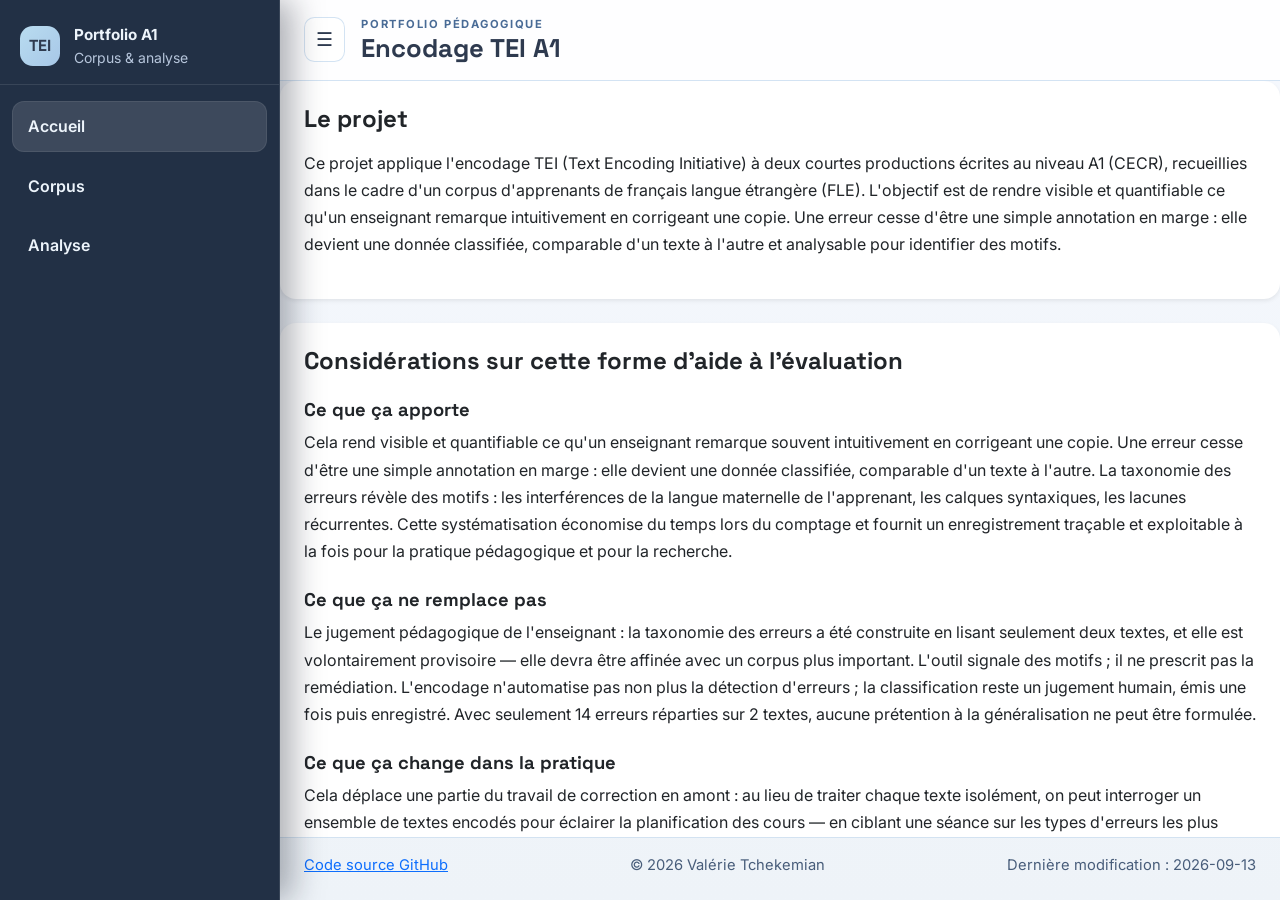
==== commit 3681cc9b: "Restyling: version 4" ====
--- a/index.html
+++ b/index.html
@@ -8,7 +8,6 @@
   <link rel="stylesheet" href="stile.css"/>
 </head>
 <body>
-
   <div class="app-shell">
     <aside class="sidebar" id="sidebar" aria-label="Navigation principale">
       <div class="sidebar-header">
@@ -23,9 +22,9 @@
       </div>
 
       <nav class="sidebar-nav">
-        <a class="nav-link active" href="index.html">Accueil</a>
-        <a class="nav-link" href="tei_corpus.html">Corpus</a>
-        <a class="nav-link" href="analysis/rapport_analyse.html">Analyse</a>
+        <a class="nav-link active" href="accueil.html" data-page="accueil.html">Accueil</a>
+        <a class="nav-link" href="tei_corpus.html" data-page="tei_corpus.html">Corpus</a>
+        <a class="nav-link" href="analysis/rapport_analyse.html" data-page="analysis/rapport_analyse.html">Analyse</a>
       </nav>
     </aside>
 
@@ -36,63 +35,16 @@
         <button class="sidebar-toggle" id="sidebar-toggle" aria-controls="sidebar" aria-expanded="false" aria-label="Ouvrir le menu">☰</button>
         <div class="topbar-title">
           <span class="topbar-kicker">Portfolio pédagogique</span>
-          <h1>Encodage TEI A1</h1>
+          <h1 id="page-title">Encodage TEI A1</h1>
         </div>
       </header>
 
       <main class="page-content">
-        <!-- ============================================================ -->
-        <!-- 1. Introduction / contexte du projet                          -->
-        <!-- ============================================================ -->
-        <section class="intro card border-0 shadow-sm mb-4">
-          <div class="card-body">
-            <h2>Le projet</h2>
-            <p>
-              Ce projet applique l'encodage TEI (Text Encoding Initiative) à deux courtes productions écrites au niveau A1 (CECR), recueillies dans le cadre d'un corpus d'apprenants de français langue étrangère (FLE). L'objectif est de rendre visible et quantifiable ce qu'un enseignant remarque intuitivement en corrigeant une copie. Une erreur cesse d'être une simple annotation en marge : elle devient une donnée classifiée, comparable d'un texte à l'autre et analysable pour identifier des motifs.
-            </p>
-          </div>
-        </section>
-
-        <!-- ============================================================ -->
-        <!-- 2. Considérations : le TEI comme aide à l'évaluation           -->
-        <!-- ============================================================ -->
-        <section class="considerations card border-0 shadow-sm mb-4">
-          <div class="card-body">
-            <h2>Considérations sur cette forme d'aide à l'évaluation</h2>
-
-            <h3>Ce que ça apporte</h3>
-            <p>
-              Cela rend visible et quantifiable ce qu'un enseignant remarque souvent intuitivement en corrigeant une copie. Une erreur cesse d'être une simple annotation en marge : elle devient une donnée classifiée, comparable d'un texte à l'autre. La taxonomie des erreurs révèle des motifs : les interférences de la langue maternelle de l'apprenant, les calques syntaxiques, les lacunes récurrentes. Cette systématisation économise du temps lors du comptage et fournit un enregistrement traçable et exploitable à la fois pour la pratique pédagogique et pour la recherche.
-            </p>
-
-            <h3>Ce que ça ne remplace pas</h3>
-            <p>
-              Le jugement pédagogique de l'enseignant : la taxonomie des erreurs a été construite en lisant seulement deux textes, et elle est volontairement provisoire — elle devra être affinée avec un corpus plus important. L'outil signale des motifs ; il ne prescrit pas la remédiation. L'encodage n'automatise pas non plus la détection d'erreurs ; la classification reste un jugement humain, émis une fois puis enregistré. Avec seulement 14 erreurs réparties sur 2 textes, aucune prétention à la généralisation ne peut être formulée.
-            </p>
-
-            <h3>Ce que ça change dans la pratique</h3>
-            <p>
-              Cela déplace une partie du travail de correction en amont : au lieu de traiter chaque texte isolément, on peut interroger un ensemble de textes encodés pour éclairer la planification des cours — en ciblant une séance sur les types d'erreurs les plus fréquents, ou en concevant des exercices de grammaire autour des motifs observés. Avec un corpus plus large, le même schéma d'encodage pourrait suivre la progression dans le temps ou à travers une cohorte d'apprenants.
-            </p>
-          </div>
-        </section>
-
-        <!-- ============================================================ -->
-        <!-- 3. Accès au corpus et aux analyses                             -->
-        <!-- ============================================================ -->
-        <section class="liens card border-0 shadow-sm">
-          <div class="card-body">
-            <h2>Explorer le corpus</h2>
-            <div class="list-group list-group-flush">
-              <a class="list-group-item list-group-item-action" href="tei_corpus.html">Corpus annoté (vue interactive)</a>
-              <a class="list-group-item list-group-item-action" href="analysis/rapport_analyse.html">Rapport d'analyse quantitative</a>
-              <a class="list-group-item list-group-item-action" href="https://github.com/valerietchekemian/TEI-Encoding-A1">Code source sur GitHub</a>
-            </div>
-          </div>
-        </section>
+        <iframe id="page-frame" title="Contenu du projet" src="accueil.html"></iframe>
       </main>
 
       <footer class="page-footer">
+        <p><a href="https://github.com/valerietchekemian/TEI-Encoding-A1" target="_blank" rel="noopener noreferrer">Code source GitHub</a></p>
         <p>© 2026 Valérie Tchekemian</p>
         <p>Dernière modification : 2026-09-13</p>
       </footer>
@@ -100,5 +52,35 @@
   </div>
 
   <script src="script.js"></script>
+  <script>
+    const pageFrame = document.getElementById('page-frame');
+    const pageTitle = document.getElementById('page-title');
+    const navLinks = document.querySelectorAll('.nav-link');
+    const pageTitles = {
+      'accueil.html': 'Encodage TEI A1',
+      'tei_corpus.html': 'Corpus TEI A1',
+      'analysis/rapport_analyse.html': 'Rapport d\'analyse'
+    };
+
+    function loadPage(page) {
+      pageFrame.src = page;
+      pageTitle.textContent = pageTitles[page] || 'Encodage TEI A1';
+      document.title = 'Portfolio TEI A1 — ' + (pageTitles[page] || 'Accueil');
+
+      navLinks.forEach((link) => {
+        const isActive = link.dataset.page === page;
+        link.classList.toggle('active', isActive);
+      });
+    }
+
+    navLinks.forEach((link) => {
+      link.addEventListener('click', (event) => {
+        event.preventDefault();
+        loadPage(link.dataset.page);
+      });
+    });
+
+    loadPage('accueil.html');
+  </script>
 </body>
-</html>+</html>
--- a/stile.css
+++ b/stile.css
@@ -47,16 +47,18 @@
   box-sizing: border-box;
 }
 
+html, body {
+  min-height: 100%;
+  height: 100%;
+  margin: 0;
+}
+
 body {
   font-family: 'Inter', sans-serif;
   background: linear-gradient(180deg, var(--fond-1) 0%, var(--fond-2) 100%);
   color: var(--encre);
-  margin: 0;
   padding: 0;
-}
-
-html, body {
-  min-height: 100%;
+  overflow: hidden;
 }
 
 img,
@@ -89,7 +91,21 @@
   color: var(--sidebar-text);
   box-shadow: 12px 0 30px var(--sidebar-shadow);
   z-index: 20;
-  transition: transform 0.3s ease;
+  transition: width 0.3s ease, transform 0.3s ease, border-color 0.3s ease;
+  overflow: hidden;
+}
+
+.sidebar.is-collapsed {
+  width: 0;
+  min-width: 0;
+  border-right-width: 0;
+}
+
+.sidebar.is-collapsed .sidebar-header,
+.sidebar.is-collapsed .sidebar-nav {
+  opacity: 0;
+  visibility: hidden;
+  pointer-events: none;
 }
 
 .sidebar-header {
@@ -192,7 +208,7 @@
 }
 
 .sidebar-toggle {
-  display: none;
+  display: inline-flex;
   border: 1px solid var(--header-border);
   background: rgba(255, 255, 255, 0.8);
   border-radius: 0.65rem;
@@ -221,7 +237,17 @@
 
 .page-content {
   flex: 1;
-  padding: 1.5rem;
+  min-height: 0;
+  padding: 0;
+  overflow: hidden;
+}
+
+#page-frame {
+  display: block;
+  width: 100%;
+  height: 100%;
+  border: 0;
+  background: transparent;
 }
 
 .page-footer {
@@ -448,6 +474,59 @@
 
 /* ===== Responsive ===== */
 @media (max-width: 767.98px) {
+  .app-shell {
+    position: relative;
+  }
+
+  .sidebar {
+    position: fixed;
+    left: 0;
+    top: 0;
+    width: min(80vw, 280px);
+    height: 100vh;
+    transform: translateX(-110%);
+    z-index: 30;
+  }
+
+  .sidebar.is-open {
+    transform: translateX(0);
+  }
+
+  .sidebar-toggle,
+  .sidebar-close {
+    display: inline-flex;
+  }
+
+  .sidebar-overlay {
+    display: block;
+    position: fixed;
+    inset: 0;
+    background: rgba(17, 24, 39, 0.45);
+    opacity: 0;
+    pointer-events: none;
+    transition: opacity 0.2s ease;
+    z-index: 25;
+  }
+
+  body.sidebar-open .sidebar-overlay {
+    opacity: 1;
+    pointer-events: auto;
+  }
+
+  .topbar {
+    padding: 0.9rem 1rem;
+  }
+
+  .page-content {
+    padding: 0;
+  }
+
+  .page-footer {
+    flex-direction: column;
+    align-items: flex-start;
+    padding: 1rem;
+  }
+
   .site-header {
     padding-top: 1.25rem;
   }
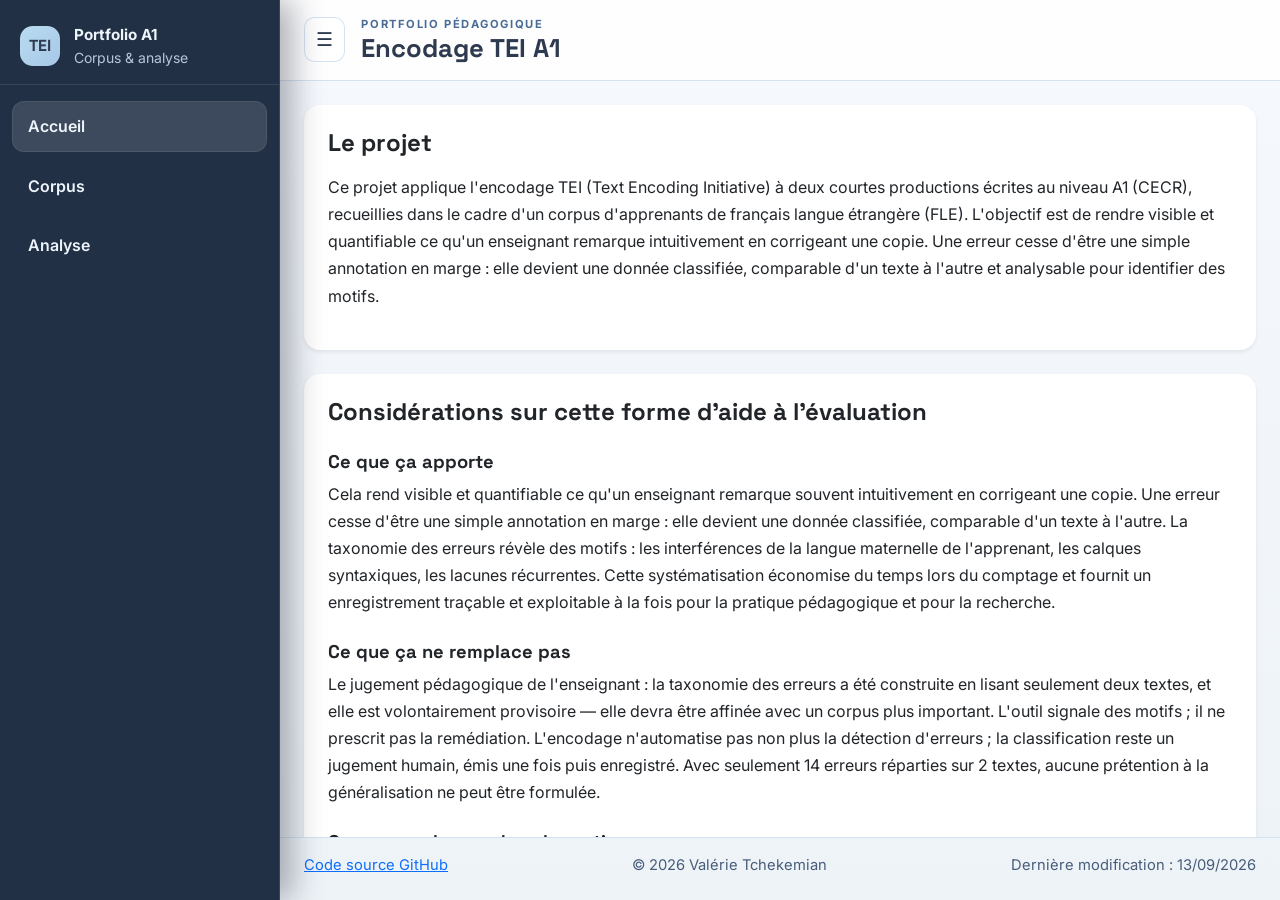
==== commit 1726b380: "Restyling: version 5" ====
--- a/index.html
+++ b/index.html
@@ -46,7 +46,7 @@
       <footer class="page-footer">
         <p><a href="https://github.com/valerietchekemian/TEI-Encoding-A1" target="_blank" rel="noopener noreferrer">Code source GitHub</a></p>
         <p>© 2026 Valérie Tchekemian</p>
-        <p>Dernière modification : 2026-09-13</p>
+        <p>Dernière modification : 13/09/2026</p>
       </footer>
     </div>
   </div>
--- a/stile.css
+++ b/stile.css
@@ -58,7 +58,6 @@
   background: linear-gradient(180deg, var(--fond-1) 0%, var(--fond-2) 100%);
   color: var(--encre);
   padding: 0;
-  overflow: hidden;
 }
 
 img,
@@ -239,7 +238,7 @@
   flex: 1;
   min-height: 0;
   padding: 0;
-  overflow: hidden;
+  overflow: auto;
 }
 
 #page-frame {
@@ -248,6 +247,7 @@
   height: 100%;
   border: 0;
   background: transparent;
+  overflow: auto;
 }
 
 .page-footer {
